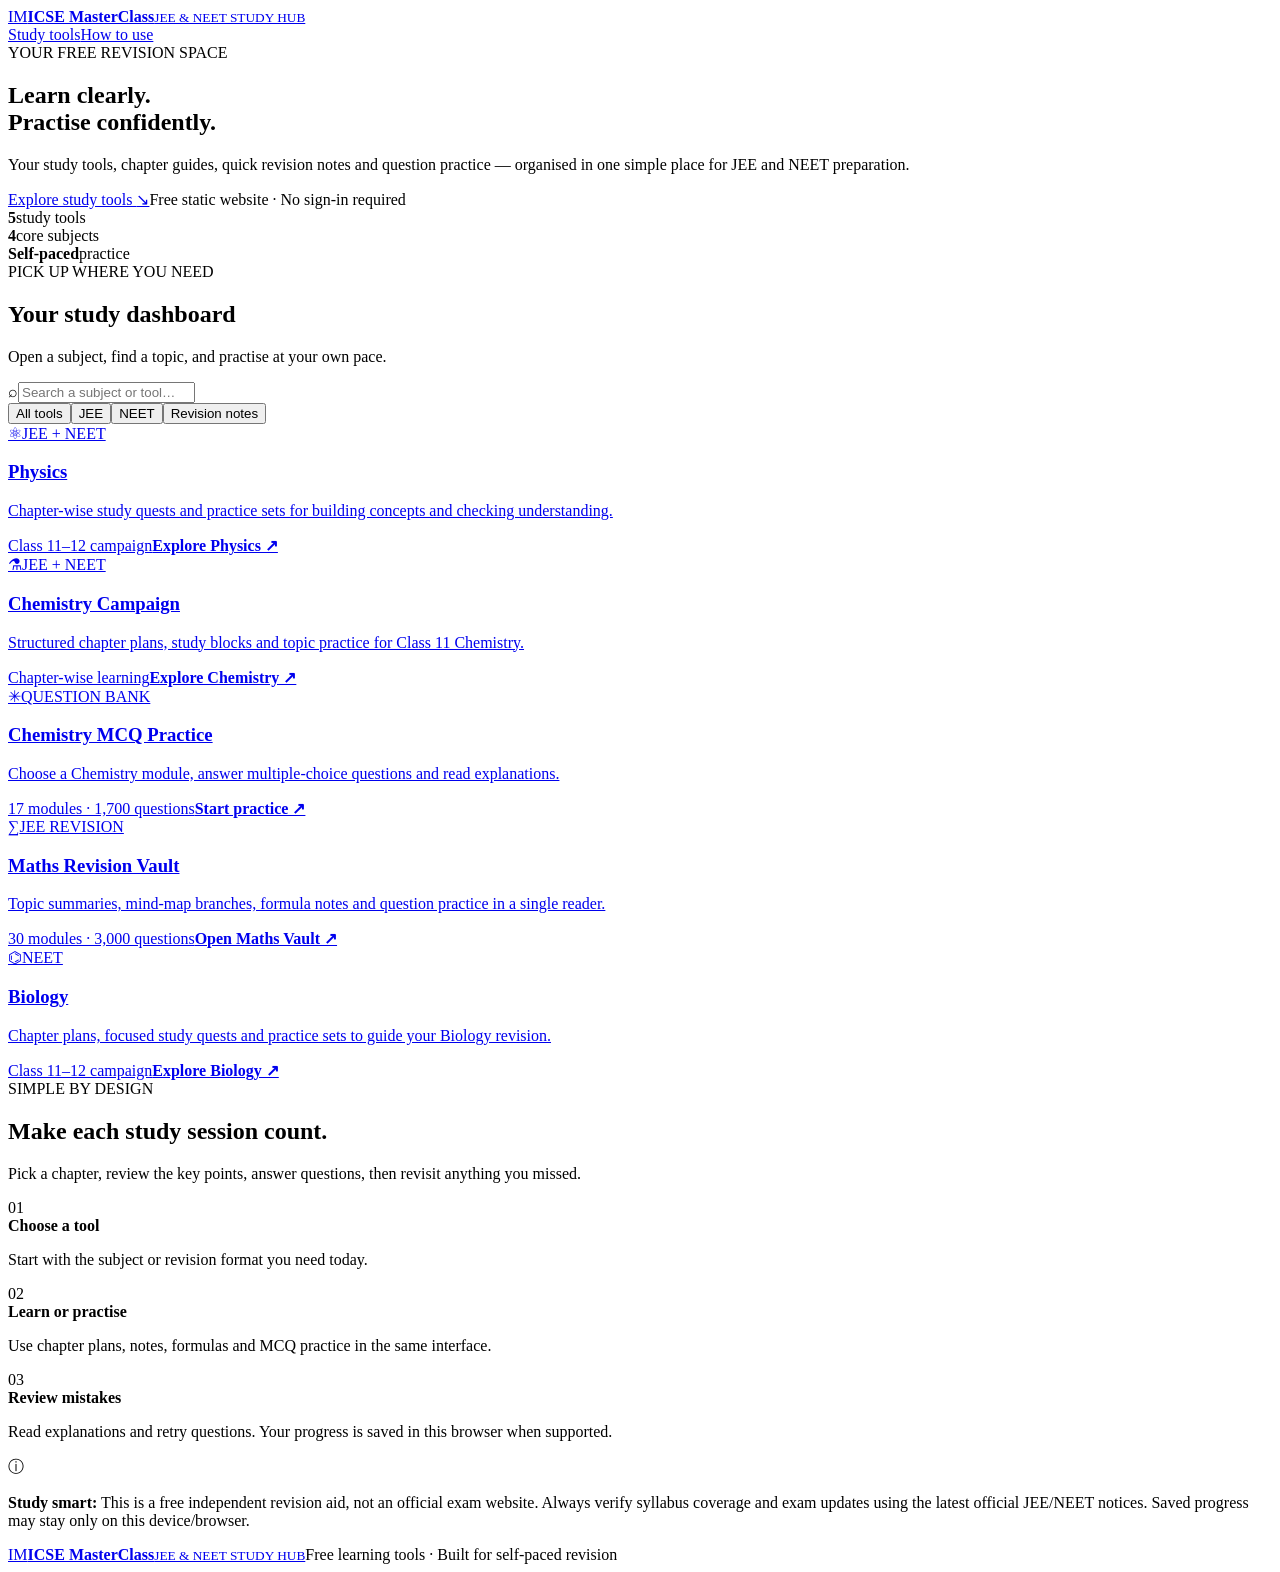
==== index.html @ c1a4da73 "Add files via upload" ====
<!doctype html>
<html lang="en">
<head>
<meta charset="utf-8">
<meta name="viewport" content="width=device-width, initial-scale=1">
<meta name="theme-color" content="#0A192F">
<meta name="description" content="Free JEE and NEET revision tools, chapter guides, formula notes and practice questions by ICSE MasterClass.">
<title>JEE & NEET Study Hub | ICSE MasterClass</title>
<link rel="stylesheet" href="assets/styles.css">
</head>
<body>
<header class="site-header"><div class="container nav">
<a class="brand" href="./"><span class="brand-mark">IM</span><span><b>ICSE MasterClass</b><small>JEE & NEET STUDY HUB</small></span></a>
<nav aria-label="Main navigation"><a href="#subjects">Study tools</a><a href="#how">How to use</a></nav>
</div></header>
<main>
<section class="hero container">
<div class="eyebrow"><span class="pulse"></span> YOUR FREE REVISION SPACE</div>
<h1>Learn clearly.<br><span>Practise confidently.</span></h1>
<p class="hero-copy">Your study tools, chapter guides, quick revision notes and question practice — organised in one simple place for JEE and NEET preparation.</p>
<div class="hero-actions"><a class="btn btn-primary" href="#subjects">Explore study tools <span aria-hidden="true">↘</span></a><span class="micro-note">Free static website · No sign-in required</span></div>
<div class="hero-stats"><div><strong>5</strong><span>study tools</span></div><div><strong>4</strong><span>core subjects</span></div><div><strong>Self-paced</strong><span>practice</span></div></div>
</section>
<section class="section container" id="subjects">
<div class="section-heading"><div><div class="eyebrow">PICK UP WHERE YOU NEED</div><h2>Your study dashboard</h2><p>Open a subject, find a topic, and practise at your own pace.</p></div>
<label class="search-box"><span aria-hidden="true">⌕</span><input id="toolSearch" type="search" placeholder="Search a subject or tool…" aria-label="Search study tools"></label></div>
<div class="filter-row" role="group" aria-label="Filter study tools">
<button class="filter active" data-filter="all">All tools</button><button class="filter" data-filter="JEE">JEE</button><button class="filter" data-filter="NEET">NEET</button><button class="filter" data-filter="revision">Revision notes</button>
</div>
<div class="tool-grid" id="toolGrid">
<a class="tool-card" data-tags="JEE NEET physics campaign revision" href="study.html?subject=physics">
<div class="card-top"><span class="subject-icon physics">⚛</span><span class="tag">JEE + NEET</span></div><h3>Physics</h3><p>Chapter-wise study quests and practice sets for building concepts and checking understanding.</p><div class="card-foot"><span>Class 11–12 campaign</span><b>Explore Physics ↗</b></div></a>
<a class="tool-card" data-tags="JEE NEET chemistry campaign revision" href="study.html?subject=chemistry-campaign">
<div class="card-top"><span class="subject-icon chemistry">⚗</span><span class="tag">JEE + NEET</span></div><h3>Chemistry Campaign</h3><p>Structured chapter plans, study blocks and topic practice for Class 11 Chemistry.</p><div class="card-foot"><span>Chapter-wise learning</span><b>Explore Chemistry ↗</b></div></a>
<a class="tool-card" data-tags="JEE NEET chemistry mcq question practice" href="study.html?subject=chemistry-mcqs">
<div class="card-top"><span class="subject-icon practice">✳</span><span class="tag">QUESTION BANK</span></div><h3>Chemistry MCQ Practice</h3><p>Choose a Chemistry module, answer multiple-choice questions and read explanations.</p><div class="card-foot"><span>17 modules · 1,700 questions</span><b>Start practice ↗</b></div></a>
<a class="tool-card" data-tags="JEE maths mathematics revision notes formulas" href="study.html?subject=maths">
<div class="card-top"><span class="subject-icon maths">∑</span><span class="tag">JEE REVISION</span></div><h3>Maths Revision Vault</h3><p>Topic summaries, mind-map branches, formula notes and question practice in a single reader.</p><div class="card-foot"><span>30 modules · 3,000 questions</span><b>Open Maths Vault ↗</b></div></a>
<a class="tool-card" data-tags="NEET biology campaign revision" href="study.html?subject=biology">
<div class="card-top"><span class="subject-icon biology">⌬</span><span class="tag">NEET</span></div><h3>Biology</h3><p>Chapter plans, focused study quests and practice sets to guide your Biology revision.</p><div class="card-foot"><span>Class 11–12 campaign</span><b>Explore Biology ↗</b></div></a>
<div class="empty-state" id="emptyState" hidden>No tools match that search. Try another keyword.</div>
</div>
</section>
<section class="section how-section" id="how"><div class="container how-grid"><div><div class="eyebrow">SIMPLE BY DESIGN</div><h2>Make each study session count.</h2><p class="muted">Pick a chapter, review the key points, answer questions, then revisit anything you missed.</p></div><div class="steps"><article><span>01</span><div><b>Choose a tool</b><p>Start with the subject or revision format you need today.</p></div></article><article><span>02</span><div><b>Learn or practise</b><p>Use chapter plans, notes, formulas and MCQ practice in the same interface.</p></div></article><article><span>03</span><div><b>Review mistakes</b><p>Read explanations and retry questions. Your progress is saved in this browser when supported.</p></div></article></div></div></section>
<section class="container disclaimer"><span aria-hidden="true">ⓘ</span><p><b>Study smart:</b> This is a free independent revision aid, not an official exam website. Always verify syllabus coverage and exam updates using the latest official JEE/NEET notices. Saved progress may stay only on this device/browser.</p></section>
</main>
<footer class="site-footer"><div class="container footer-inner"><a class="brand footer-brand" href="./"><span class="brand-mark">IM</span><span><b>ICSE MasterClass</b><small>JEE & NEET STUDY HUB</small></span></a><span>Free learning tools · Built for self-paced revision</span></div></footer>
<script>
const search=document.querySelector('#toolSearch'), cards=[...document.querySelectorAll('.tool-card')], filters=[...document.querySelectorAll('.filter')], empty=document.querySelector('#emptyState');
let active='all';
function filterCards(){let count=0;const q=search.value.trim().toLowerCase();cards.forEach(card=>{const tags=card.dataset.tags.toLowerCase(),txt=card.innerText.toLowerCase();const passFilter=active==='all'||tags.includes(active.toLowerCase());const passSearch=!q||txt.includes(q)||tags.includes(q);card.hidden=!(passFilter&&passSearch);if(!card.hidden)count++;});empty.hidden=count>0;}
search.addEventListener('input',filterCards);
filters.forEach(btn=>btn.addEventListener('click',()=>{active=btn.dataset.filter;filters.forEach(b=>b.classList.toggle('active',b===btn));filterCards();}));
</script>
</body></html>
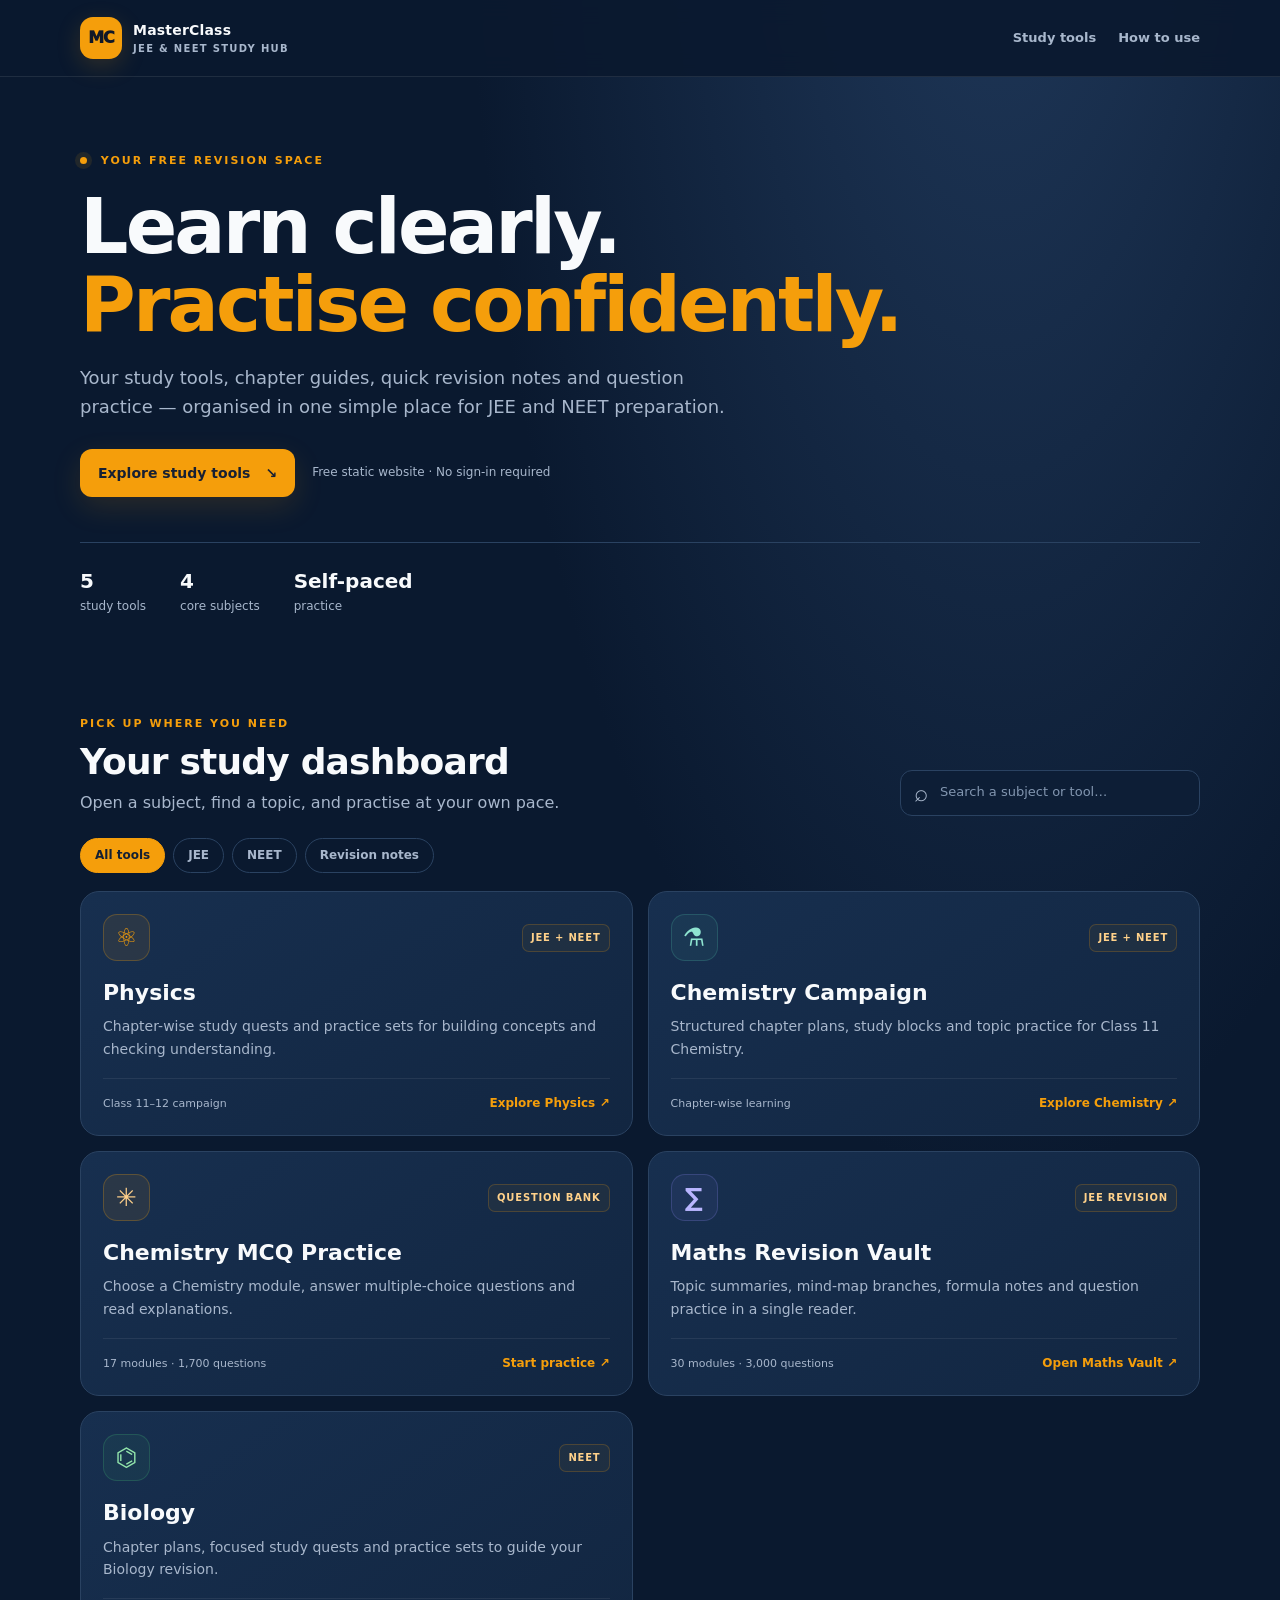
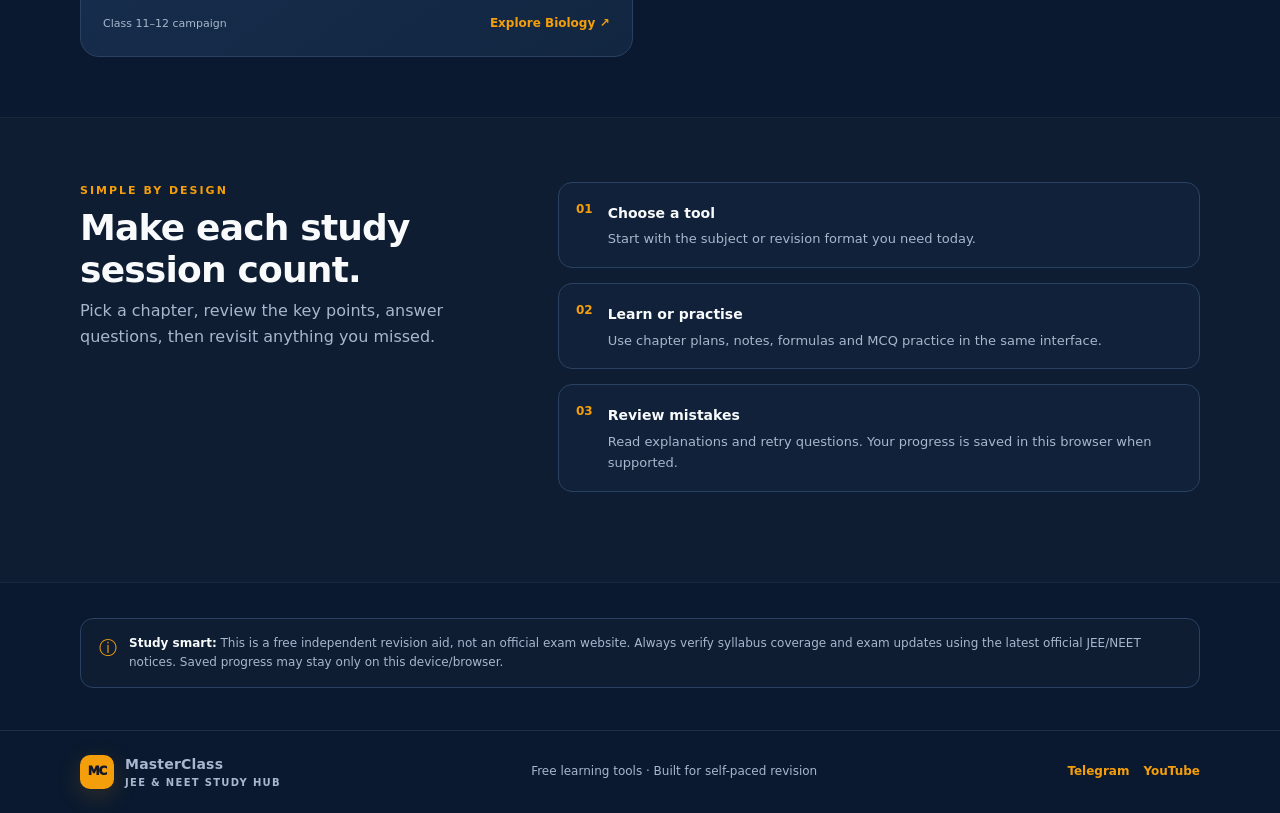
==== commit 3455f5f9: "Rebrand site as MasterClass and add official social links" ====
--- a/index.html
+++ b/index.html
@@ -4,13 +4,13 @@
 <meta charset="utf-8">
 <meta name="viewport" content="width=device-width, initial-scale=1">
 <meta name="theme-color" content="#0A192F">
-<meta name="description" content="Free JEE and NEET revision tools, chapter guides, formula notes and practice questions by ICSE MasterClass.">
-<title>JEE & NEET Study Hub | ICSE MasterClass</title>
+<meta name="description" content="Free JEE and NEET revision tools, chapter guides, formula notes and practice questions by MasterClass.">
+<title>JEE & NEET Study Hub | MasterClass</title>
 <link rel="stylesheet" href="assets/styles.css">
 </head>
 <body>
 <header class="site-header"><div class="container nav">
-<a class="brand" href="./"><span class="brand-mark">IM</span><span><b>ICSE MasterClass</b><small>JEE & NEET STUDY HUB</small></span></a>
+<a class="brand" href="./"><span class="brand-mark">MC</span><span><b>MasterClass</b><small>JEE & NEET STUDY HUB</small></span></a>
 <nav aria-label="Main navigation"><a href="#subjects">Study tools</a><a href="#how">How to use</a></nav>
 </div></header>
 <main>
@@ -44,7 +44,7 @@
 <section class="section how-section" id="how"><div class="container how-grid"><div><div class="eyebrow">SIMPLE BY DESIGN</div><h2>Make each study session count.</h2><p class="muted">Pick a chapter, review the key points, answer questions, then revisit anything you missed.</p></div><div class="steps"><article><span>01</span><div><b>Choose a tool</b><p>Start with the subject or revision format you need today.</p></div></article><article><span>02</span><div><b>Learn or practise</b><p>Use chapter plans, notes, formulas and MCQ practice in the same interface.</p></div></article><article><span>03</span><div><b>Review mistakes</b><p>Read explanations and retry questions. Your progress is saved in this browser when supported.</p></div></article></div></div></section>
 <section class="container disclaimer"><span aria-hidden="true">ⓘ</span><p><b>Study smart:</b> This is a free independent revision aid, not an official exam website. Always verify syllabus coverage and exam updates using the latest official JEE/NEET notices. Saved progress may stay only on this device/browser.</p></section>
 </main>
-<footer class="site-footer"><div class="container footer-inner"><a class="brand footer-brand" href="./"><span class="brand-mark">IM</span><span><b>ICSE MasterClass</b><small>JEE & NEET STUDY HUB</small></span></a><span>Free learning tools · Built for self-paced revision</span></div></footer>
+<footer class="site-footer"><div class="container footer-inner"><a class="brand footer-brand" href="./"><span class="brand-mark">MC</span><span><b>MasterClass</b><small>JEE & NEET STUDY HUB</small></span></a><span>Free learning tools · Built for self-paced revision</span><div class="social-links"><a href="https://t.me/masterclass11nd12" target="_blank" rel="noopener noreferrer">Telegram</a><a href="https://www.youtube.com/@MasterClass11and12" target="_blank" rel="noopener noreferrer">YouTube</a></div></div></footer>
 <script>
 const search=document.querySelector('#toolSearch'), cards=[...document.querySelectorAll('.tool-card')], filters=[...document.querySelectorAll('.filter')], empty=document.querySelector('#emptyState');
 let active='all';
--- a/assets/styles.css
+++ b/assets/styles.css
@@ -0,0 +1,19 @@
+/* MasterClass JEE/NEET Study Hub — original responsive interface */
+:root{color-scheme:dark;--navy:#0A192F;--navy2:#0e203b;--panel:#122641;--panel2:#172f4f;--amber:#F59E0B;--amber2:#ffd18a;--white:#f8fafc;--muted:#a8b7cc;--line:#2a4261;--good:#69d6a1;--bad:#ff9b9b;--shadow:0 16px 48px #0003}
+*{box-sizing:border-box}html{scroll-behavior:smooth}body{margin:0;background:radial-gradient(ellipse at 78% -10%,#20395b 0,transparent 38%),var(--navy);color:var(--white);font:16px/1.6 Inter,ui-sans-serif,system-ui,-apple-system,"Segoe UI",sans-serif}a{color:inherit}button,input{font:inherit}button{cursor:pointer}button:focus-visible,a:focus-visible,input:focus-visible{outline:2px solid var(--amber);outline-offset:3px}.container{width:min(1120px,92%);margin-inline:auto}.site-header{border-bottom:1px solid #ffffff17;background:#0a192fe8;backdrop-filter:blur(12px)}.nav{display:flex;align-items:center;justify-content:space-between;gap:20px;padding:17px 0}.brand{display:flex;align-items:center;gap:11px;text-decoration:none}.brand-mark{display:grid;place-items:center;width:42px;height:42px;border-radius:13px;background:var(--amber);color:#111827;font-weight:950;letter-spacing:-1px;box-shadow:0 7px 24px #f59e0b2b}.brand b{display:block;font-size:14px;letter-spacing:.2px}.brand small{display:block;font-size:10px;letter-spacing:1.3px;color:var(--muted);font-weight:750}.nav nav{display:flex;gap:22px}.nav nav a,.back-link{color:var(--muted);text-decoration:none;font-size:13px;font-weight:700}.nav nav a:hover,.back-link:hover{color:var(--amber)}
+.hero{padding:75px 0 65px}.eyebrow{font-size:11px;letter-spacing:2px;font-weight:850;color:var(--amber);text-transform:uppercase}.pulse{display:inline-block;width:7px;height:7px;border-radius:50%;background:var(--amber);box-shadow:0 0 0 5px #f59e0b19;margin-right:8px}.hero h1{font-size:clamp(42px,7vw,76px);line-height:1.03;letter-spacing:-2.8px;margin:18px 0 20px}.hero h1 span{color:var(--amber)}.hero-copy{max-width:660px;color:var(--muted);font-size:18px}.hero-actions{display:flex;align-items:center;flex-wrap:wrap;gap:17px;margin-top:27px}.btn{display:inline-flex;align-items:center;gap:15px;text-decoration:none;border-radius:12px;padding:13px 18px;font-weight:850;font-size:14px}.btn-primary{background:var(--amber);color:#172033;box-shadow:0 10px 30px #f59e0b22}.btn-primary:hover{background:#ffbf4b;transform:translateY(-1px)}.micro-note{color:var(--muted);font-size:12px}.hero-stats{display:flex;gap:34px;flex-wrap:wrap;border-top:1px solid var(--line);margin-top:45px;padding-top:22px}.hero-stats div{display:flex;flex-direction:column}.hero-stats strong{font-size:20px}.hero-stats span{color:var(--muted);font-size:12px}
+.section{padding:34px 0 60px}.section-heading{display:flex;align-items:end;justify-content:space-between;gap:20px;margin-bottom:22px}.section h2,.how-grid h2{font-size:clamp(26px,4vw,36px);letter-spacing:-.8px;line-height:1.15;margin:8px 0}.section-heading p,.how-grid p{color:var(--muted);margin:7px 0 0}.search-box{display:flex;align-items:center;gap:10px;border:1px solid var(--line);border-radius:12px;padding:0 13px;background:#0d1e36;min-width:min(300px,100%);height:46px;color:var(--muted)}.search-box span{font-size:24px;line-height:1}.search-box input{width:100%;border:0;outline:0;background:transparent;color:var(--white);font-size:13px}.search-box input::placeholder{color:#8296b0}.filter-row{display:flex;gap:8px;flex-wrap:wrap;margin:18px 0}.filter,.view-btn{border:1px solid var(--line);border-radius:999px;padding:7px 14px;color:var(--muted);background:transparent;font-size:12px;font-weight:800}.filter.active,.view-btn.active{background:var(--amber);border-color:var(--amber);color:#142033}.tool-grid{display:grid;grid-template-columns:repeat(2,minmax(0,1fr));gap:15px}.tool-card{display:flex;flex-direction:column;min-height:230px;padding:22px;border-radius:19px;border:1px solid var(--line);background:linear-gradient(145deg,var(--panel2),var(--panel));text-decoration:none;transition:transform .18s,border-color .18s,box-shadow .18s}.tool-card:hover{transform:translateY(-3px);border-color:#b98128;box-shadow:var(--shadow)}.card-top{display:flex;justify-content:space-between;align-items:center;gap:12px}.subject-icon{width:47px;height:47px;display:grid;place-items:center;border-radius:14px;font-size:25px;font-weight:800;background:#f59e0b17;color:var(--amber);border:1px solid #f59e0b40}.subject-icon.chemistry{color:#8ee4d0;background:#55c9ad12;border-color:#55c9ad35}.subject-icon.maths{color:#b9b5ff;background:#938bff12;border-color:#938bff35}.subject-icon.biology{color:#93e6ac;background:#4bc97712;border-color:#4bc97735}.subject-icon.practice{color:#ffd08a}.tag{font-size:10px;letter-spacing:.8px;font-weight:850;color:var(--amber2);border:1px solid #f59e0b35;background:#f59e0b0c;padding:5px 8px;border-radius:7px}.tool-card h3{font-size:22px;margin:14px 0 5px}.tool-card p{color:var(--muted);font-size:14px;margin:0 0 18px}.card-foot{display:flex;justify-content:space-between;align-items:center;gap:12px;flex-wrap:wrap;margin-top:auto;padding-top:15px;border-top:1px solid #ffffff12;color:var(--muted);font-size:11px}.card-foot b{color:var(--amber);font-size:12px}.empty-state{grid-column:1/-1;padding:30px;text-align:center;color:var(--muted);border:1px dashed var(--line);border-radius:14px}
+.how-section{background:#ffffff04;border-top:1px solid #ffffff0b;border-bottom:1px solid #ffffff0b}.how-grid{display:grid;grid-template-columns:.8fr 1.2fr;gap:50px;padding:30px 0}.muted{color:var(--muted)}.steps{display:grid;gap:15px}.steps article{display:flex;gap:15px;padding:17px;border:1px solid var(--line);background:#12264180;border-radius:14px}.steps article>span{color:var(--amber);font-size:12px;font-weight:900}.steps b{font-size:14px}.steps p{font-size:13px;margin:4px 0 0}.disclaimer{display:flex;gap:12px;align-items:start;margin-top:35px;margin-bottom:42px;padding:15px 18px;border:1px solid var(--line);border-radius:13px;color:var(--muted);font-size:12px;background:#ffffff04}.disclaimer>span{color:var(--amber);font-size:18px}.disclaimer p{margin:0}.disclaimer b{color:var(--white)}.site-footer{border-top:1px solid #ffffff17;padding:22px 0;color:var(--muted);font-size:12px}.footer-inner{display:flex;justify-content:space-between;align-items:center;gap:18px;flex-wrap:wrap}.footer-brand .brand-mark{width:34px;height:34px;border-radius:10px;font-size:12px}.footer-inner>a:not(.brand){text-decoration:none;color:var(--amber)}
+/* Study interface */
+.study-main{min-height:70vh;padding-bottom:55px}.study-intro{padding:42px 0 22px}.study-intro h1{font-size:clamp(32px,5vw,49px);letter-spacing:-1.4px;line-height:1.1;margin:8px 0}.study-intro p{margin:8px 0;max-width:750px}.study-controls{display:flex;align-items:center;justify-content:space-between;gap:12px;flex-wrap:wrap;border-bottom:1px solid var(--line);padding:10px 0 18px}.view-switch{display:flex;gap:7px}.view-btn{border-radius:10px}.status-line{color:var(--muted);font-size:12px;padding:14px 0}.content-grid{display:grid;grid-template-columns:repeat(2,minmax(0,1fr));gap:13px}.resource-card{background:linear-gradient(145deg,var(--panel2),var(--panel));border:1px solid var(--line);border-radius:15px;padding:18px;min-width:0}.resource-card h3{font-size:17px;line-height:1.3;margin:7px 0}.resource-card p{font-size:13px;color:var(--muted);margin:7px 0}.resource-top{display:flex;align-items:center;justify-content:space-between;gap:10px}.small-tag{font-size:10px;color:var(--amber2);text-transform:uppercase;letter-spacing:.8px;font-weight:850}.resource-actions{display:flex;gap:8px;flex-wrap:wrap;margin-top:14px}.small-btn{border:1px solid var(--line);border-radius:9px;background:#0c1d34;color:var(--white);padding:8px 11px;font-size:12px;font-weight:800}.small-btn.primary{background:var(--amber);color:#162033;border-color:var(--amber)}.small-btn:hover{border-color:var(--amber)}.quest-list{display:grid;gap:8px;margin-top:13px}.quest{padding:11px 12px;border-radius:10px;background:#091a2f80;border:1px solid #ffffff0d;display:flex;gap:10px;align-items:start}.quest input{margin-top:5px;accent-color:var(--amber)}.quest b{font-size:12px;display:block}.quest small{color:var(--muted);font-size:11px;display:block;margin-top:3px}.quest.done{opacity:.7}.quest.done b{text-decoration:line-through}.loading-panel,.empty-panel{padding:30px;border:1px dashed var(--line);border-radius:14px;color:var(--muted);text-align:center}.content-section{margin:20px 0 30px}.content-section h2{font-size:22px;margin:8px 0 14px}.note-block{padding:15px 17px;border:1px solid var(--line);border-radius:12px;background:#ffffff04;margin:10px 0}.note-block h4{margin:0 0 8px;font-size:14px;color:var(--amber2)}.note-block ul{padding-left:19px;margin:0}.note-block li{font-size:13px;color:#d7e1ef;margin:6px 0;overflow-wrap:anywhere}.branch-grid{display:grid;grid-template-columns:repeat(2,minmax(0,1fr));gap:10px}.branch{border:1px solid var(--line);border-radius:12px;padding:14px;background:#ffffff04}.branch h4{margin:0 0 8px;font-size:13px}.branch ul{margin:0;padding-left:17px}.branch li{font-size:12px;color:var(--muted);margin:5px 0}.quiz-panel{max-width:800px;margin:12px auto 40px;background:linear-gradient(145deg,var(--panel2),var(--panel));border:1px solid var(--line);border-radius:18px;padding:clamp(18px,4vw,30px);box-shadow:var(--shadow)}.quiz-meta{display:flex;justify-content:space-between;gap:10px;flex-wrap:wrap;color:var(--muted);font-size:12px}.quiz-progress{height:5px;border-radius:20px;background:#ffffff12;overflow:hidden;margin:15px 0 24px}.quiz-progress span{display:block;height:100%;background:var(--amber);width:0;transition:width .2s}.quiz-question{font-size:clamp(18px,3vw,24px);line-height:1.4;margin:0 0 20px;overflow-wrap:anywhere}.option-list{display:grid;gap:9px}.option{display:flex;gap:10px;text-align:left;width:100%;padding:12px 14px;border:1px solid var(--line);border-radius:11px;background:#091a2f80;color:var(--white);font-size:14px;line-height:1.45}.option:hover:not(:disabled){border-color:var(--amber)}.option .letter{flex:0 0 25px;width:25px;height:25px;display:grid;place-items:center;border-radius:7px;background:#ffffff0b;color:var(--amber2);font-size:11px;font-weight:900}.option.correct{border-color:#4db987;background:#1b604422}.option.wrong{border-color:#ff8181;background:#8f272222}.option:disabled{cursor:default}.explanation{margin-top:15px;padding:14px;border-radius:11px;background:#08182b;border:1px solid var(--line);font-size:13px;color:#d6e2f0}.explanation strong{display:block;color:var(--amber2);margin-bottom:4px}.quiz-bottom{display:flex;align-items:center;justify-content:space-between;gap:12px;flex-wrap:wrap;margin-top:18px}.quiz-result{text-align:center;padding:20px 0}.quiz-result .score{font-size:46px;font-weight:900;color:var(--amber)}.quiz-result p{color:var(--muted)}.empty-state[hidden],.tool-card[hidden]{display:none!important}
+@media(max-width:720px){.section-heading{align-items:stretch;flex-direction:column}.search-box{min-width:0;width:100%}.tool-grid,.content-grid{grid-template-columns:1fr}.how-grid{grid-template-columns:1fr;gap:25px}.hero{padding:52px 0 45px}.hero h1{letter-spacing:-1.7px}.nav nav{gap:12px}.nav nav a{font-size:11px}.branch-grid{grid-template-columns:1fr}.study-controls .search-box{flex:1 1 100%}.study-controls{align-items:stretch}.view-switch{width:100%}.view-btn{flex:1}.footer-inner{align-items:start;flex-direction:column}}
+@media(prefers-reduced-motion:reduce){*,*::before,*::after{scroll-behavior:auto!important;transition:none!important}}
+
+/* Rich Markdown and LaTeX inside practice questions */
+.quiz-question > :first-child{margin-top:0}.quiz-question > :last-child{margin-bottom:0}.quiz-question h1,.quiz-question h2,.quiz-question h3{font:inherit;letter-spacing:inherit;line-height:inherit;margin:0 0 10px}.quiz-question p{margin:0 0 10px}.quiz-question p:last-child{margin-bottom:0}.option .option-text p{margin:0}.option .option-text p+p{margin-top:6px}.option .option-text ul,.option .option-text ol{margin:6px 0;padding-left:20px}.explanation-body p{margin:6px 0 0}.explanation-body p:first-child{margin-top:0}
+
+/* Keep long MathJax equations usable on narrow screens. */
+.quiz-question mjx-container[display="true"],.option-text mjx-container[display="true"],.explanation-body mjx-container[display="true"]{display:block;max-width:100%;overflow-x:auto;overflow-y:hidden;padding:2px 0}
+
+/* MasterClass social links */
+.social-links{display:flex;align-items:center;gap:14px;flex-wrap:wrap}.social-links a{color:var(--amber);text-decoration:none;font-size:12px;font-weight:800}.social-links a:hover{text-decoration:underline}
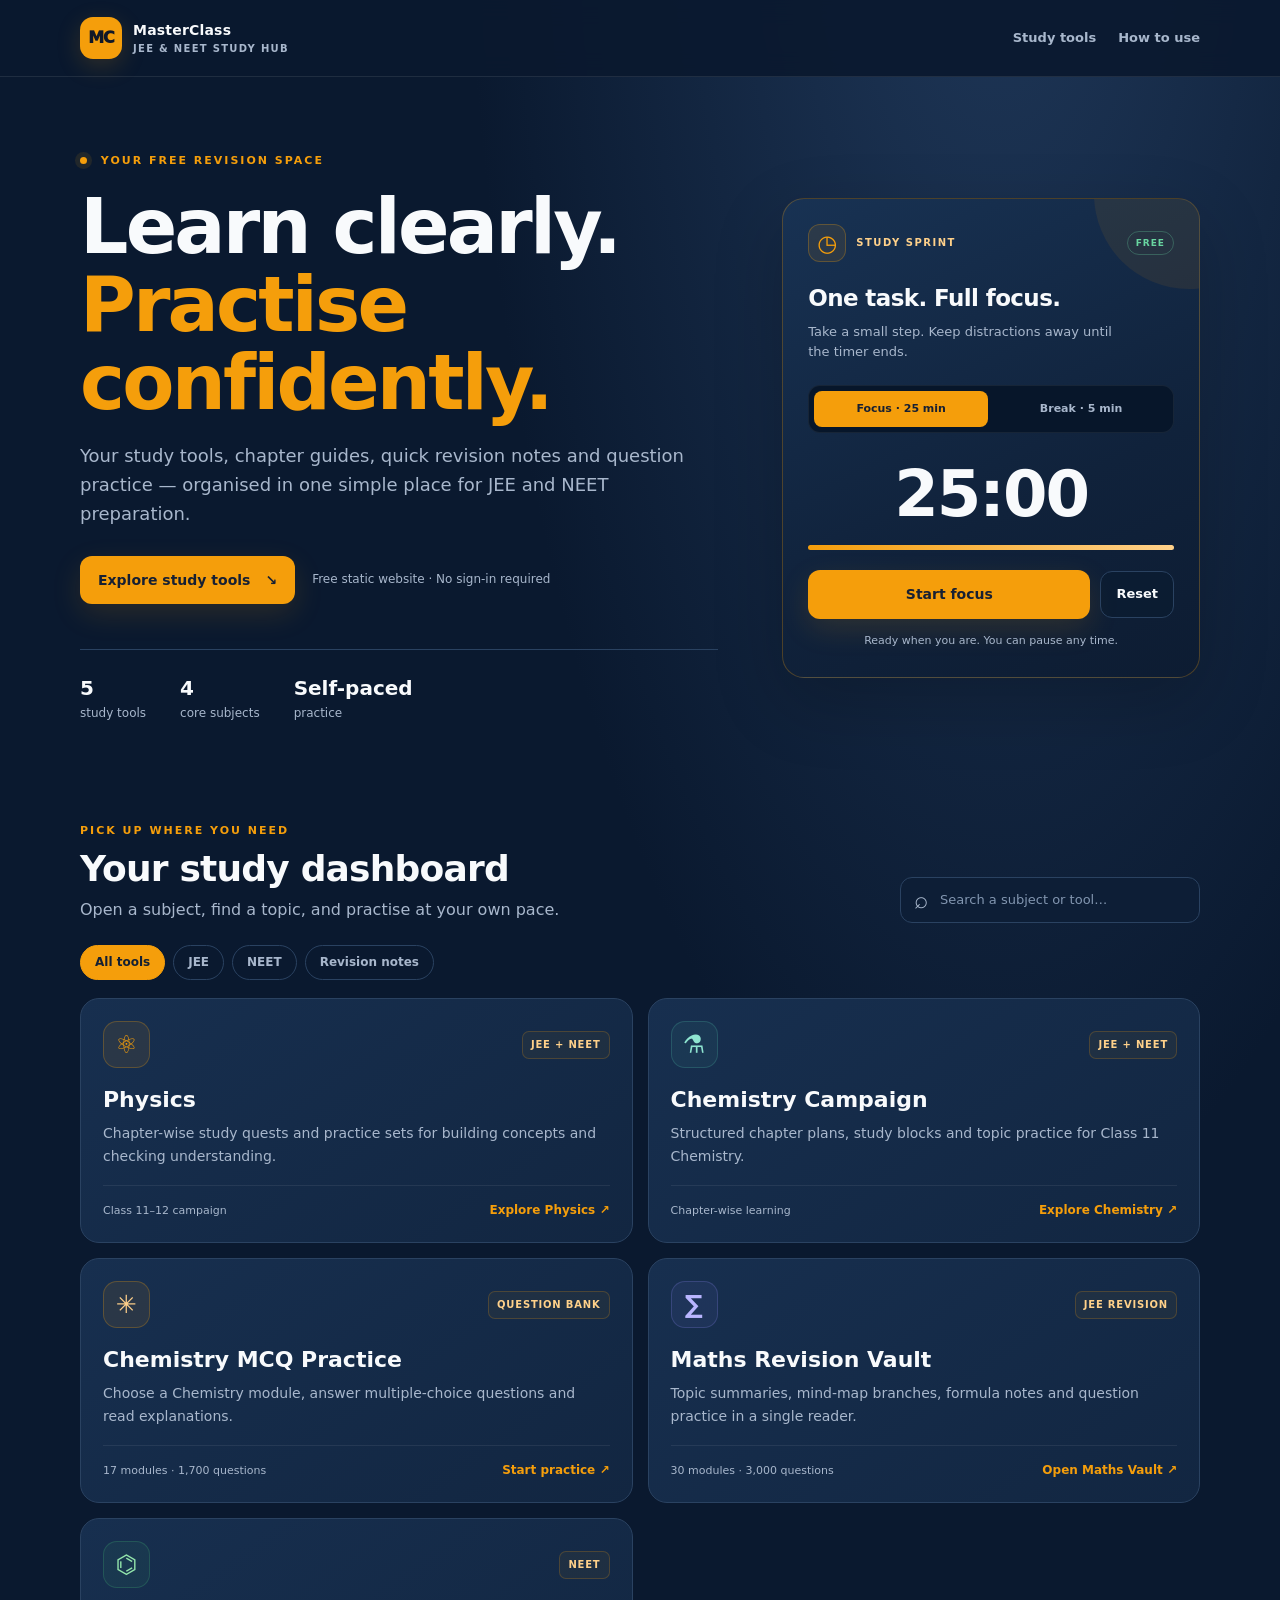
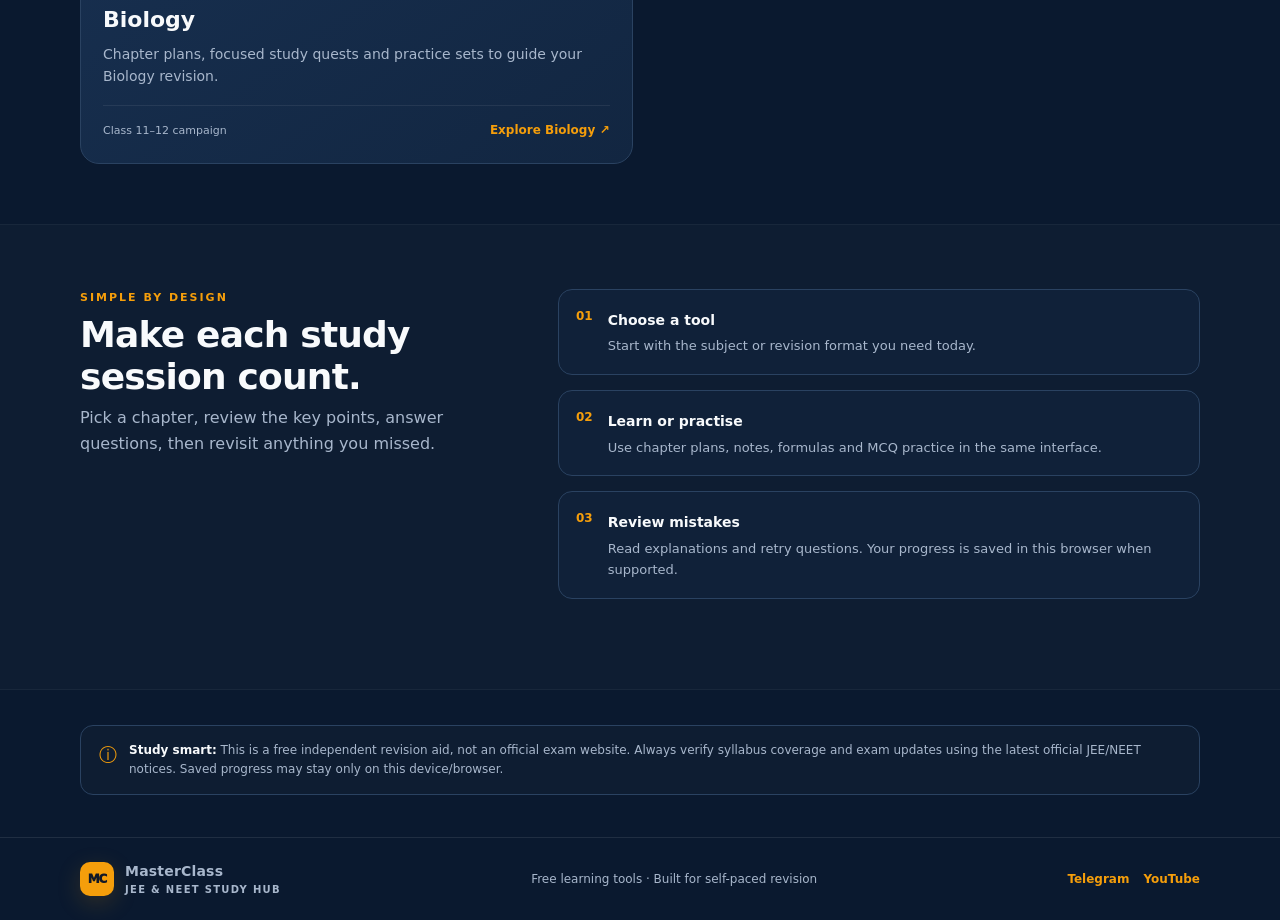
==== commit 8407bdf2: "feat: add responsive focus timer to study hub" ====
--- a/index.html
+++ b/index.html
@@ -4,7 +4,11 @@
 <meta charset="utf-8">
 <meta name="viewport" content="width=device-width, initial-scale=1">
 <meta name="theme-color" content="#0A192F">
-<meta name="description" content="Free JEE and NEET revision tools, chapter guides, formula notes and practice questions by MasterClass.">
+<meta name="description" content="Free JEE and NEET study tools from MasterClass: chapter plans, revision notes, MCQ practice and a focus timer. No sign-in required.">
+<meta property="og:title" content="MasterClass | Free JEE & NEET Study Hub">
+<meta property="og:description" content="Learn clearly, practise confidently, and build a consistent study routine with free revision tools and a focus timer.">
+<meta property="og:type" content="website">
+<meta property="og:url" content="https://icse-cbse-10-12.github.io/jee-neet-prep/">
 <title>JEE & NEET Study Hub | MasterClass</title>
 <link rel="stylesheet" href="assets/styles.css">
 </head>
@@ -15,11 +19,23 @@
 </div></header>
 <main>
 <section class="hero container">
+<div class="hero-main">
 <div class="eyebrow"><span class="pulse"></span> YOUR FREE REVISION SPACE</div>
 <h1>Learn clearly.<br><span>Practise confidently.</span></h1>
 <p class="hero-copy">Your study tools, chapter guides, quick revision notes and question practice — organised in one simple place for JEE and NEET preparation.</p>
 <div class="hero-actions"><a class="btn btn-primary" href="#subjects">Explore study tools <span aria-hidden="true">↘</span></a><span class="micro-note">Free static website · No sign-in required</span></div>
 <div class="hero-stats"><div><strong>5</strong><span>study tools</span></div><div><strong>4</strong><span>core subjects</span></div><div><strong>Self-paced</strong><span>practice</span></div></div>
+</div>
+<aside class="focus-card" aria-labelledby="focusTitle">
+<div class="focus-card-top"><span class="focus-icon" aria-hidden="true">◷</span><span class="focus-label">STUDY SPRINT</span><span class="focus-free">FREE</span></div>
+<h2 id="focusTitle">One task. Full focus.</h2>
+<p class="focus-copy">Take a small step. Keep distractions away until the timer ends.</p>
+<div class="timer-modes" role="group" aria-label="Timer duration"><button class="timer-mode active" type="button" data-minutes="25" aria-pressed="true">Focus · 25 min</button><button class="timer-mode" type="button" data-minutes="5" aria-pressed="false">Break · 5 min</button></div>
+<div class="timer-face" id="timerDisplay" role="timer" aria-label="Time remaining">25:00</div>
+<div class="timer-progress" aria-hidden="true"><span id="timerProgress"></span></div>
+<div class="timer-controls"><button class="btn btn-primary" id="timerStart" type="button">Start focus</button><button class="timer-reset" id="timerReset" type="button">Reset</button></div>
+<p class="timer-status" id="timerStatus" aria-live="polite">Ready when you are. You can pause any time.</p>
+</aside>
 </section>
 <section class="section container" id="subjects">
 <div class="section-heading"><div><div class="eyebrow">PICK UP WHERE YOU NEED</div><h2>Your study dashboard</h2><p>Open a subject, find a topic, and practise at your own pace.</p></div>
@@ -52,4 +68,5 @@
 search.addEventListener('input',filterCards);
 filters.forEach(btn=>btn.addEventListener('click',()=>{active=btn.dataset.filter;filters.forEach(b=>b.classList.toggle('active',b===btn));filterCards();}));
 </script>
+<script src="assets/home.js" defer></script>
 </body></html>
--- a/assets/styles.css
+++ b/assets/styles.css
@@ -17,3 +17,28 @@
 
 /* MasterClass social links */
 .social-links{display:flex;align-items:center;gap:14px;flex-wrap:wrap}.social-links a{color:var(--amber);text-decoration:none;font-size:12px;font-weight:800}.social-links a:hover{text-decoration:underline}
+
+/* Focus timer + hero dashboard */
+.hero{display:grid;grid-template-columns:minmax(0,1.1fr) minmax(290px,.72fr);align-items:center;gap:clamp(28px,5vw,70px)}
+.hero-main{min-width:0}
+.focus-card{position:relative;overflow:hidden;padding:25px;border:1px solid #f59e0b45;border-radius:22px;background:linear-gradient(155deg,#183253 0%,#10223b 62%,#0d1c32 100%);box-shadow:0 24px 70px #0003}
+.focus-card:before{content:"";position:absolute;width:190px;height:190px;border-radius:50%;right:-85px;top:-100px;background:#f59e0b14;pointer-events:none}
+.focus-card-top{display:flex;align-items:center;gap:10px;position:relative}
+.focus-icon{display:grid;place-items:center;width:38px;height:38px;border:1px solid #f59e0b45;background:#f59e0b16;color:var(--amber);border-radius:12px;font-size:23px}
+.focus-label{font-size:10px;letter-spacing:1.5px;font-weight:900;color:var(--amber2)}
+.focus-free{margin-left:auto;font-size:9px;font-weight:900;letter-spacing:1px;color:var(--good);border:1px solid #69d6a14a;border-radius:99px;padding:4px 8px}
+.focus-card h2{font-size:23px;letter-spacing:-.6px;margin:18px 0 5px}
+.focus-copy{font-size:13px;color:var(--muted);margin:0;max-width:310px}
+.timer-modes{display:grid;grid-template-columns:1fr 1fr;gap:6px;padding:5px;background:#07162a;border:1px solid #ffffff10;border-radius:12px;margin:22px 0 10px}
+.timer-mode{border:0;border-radius:8px;padding:9px 5px;background:transparent;color:var(--muted);font-size:11px;font-weight:850}
+.timer-mode.active{background:#f59e0b;color:#172033}
+.timer-face{font-variant-numeric:tabular-nums;text-align:center;font-size:clamp(47px,5vw,65px);font-weight:900;letter-spacing:-2px;line-height:1.35;padding:8px 0;color:var(--white)}
+.timer-progress{height:5px;border-radius:20px;background:#ffffff13;overflow:hidden}
+.timer-progress span{display:block;height:100%;width:100%;background:linear-gradient(90deg,var(--amber),var(--amber2));transition:width .25s linear}
+.timer-controls{display:flex;align-items:center;gap:10px;margin-top:20px}
+.timer-controls .btn{flex:1;justify-content:center;border:0}
+.timer-reset{border:1px solid var(--line);border-radius:12px;padding:12px 15px;background:#091a2f80;color:var(--white);font-weight:800;font-size:13px}
+.timer-reset:hover{border-color:var(--amber)}
+.timer-status{min-height:20px;margin:13px 0 0;text-align:center;font-size:11px;color:var(--muted)}
+@media(max-width:820px){.hero{grid-template-columns:1fr;gap:28px}.focus-card{max-width:520px;width:100%;margin-inline:auto}.hero-stats{margin-top:32px}}
+@media(max-width:420px){.focus-card{padding:19px}.timer-face{font-size:52px}.timer-mode{font-size:10px}.timer-controls .btn{padding:12px 10px}}
